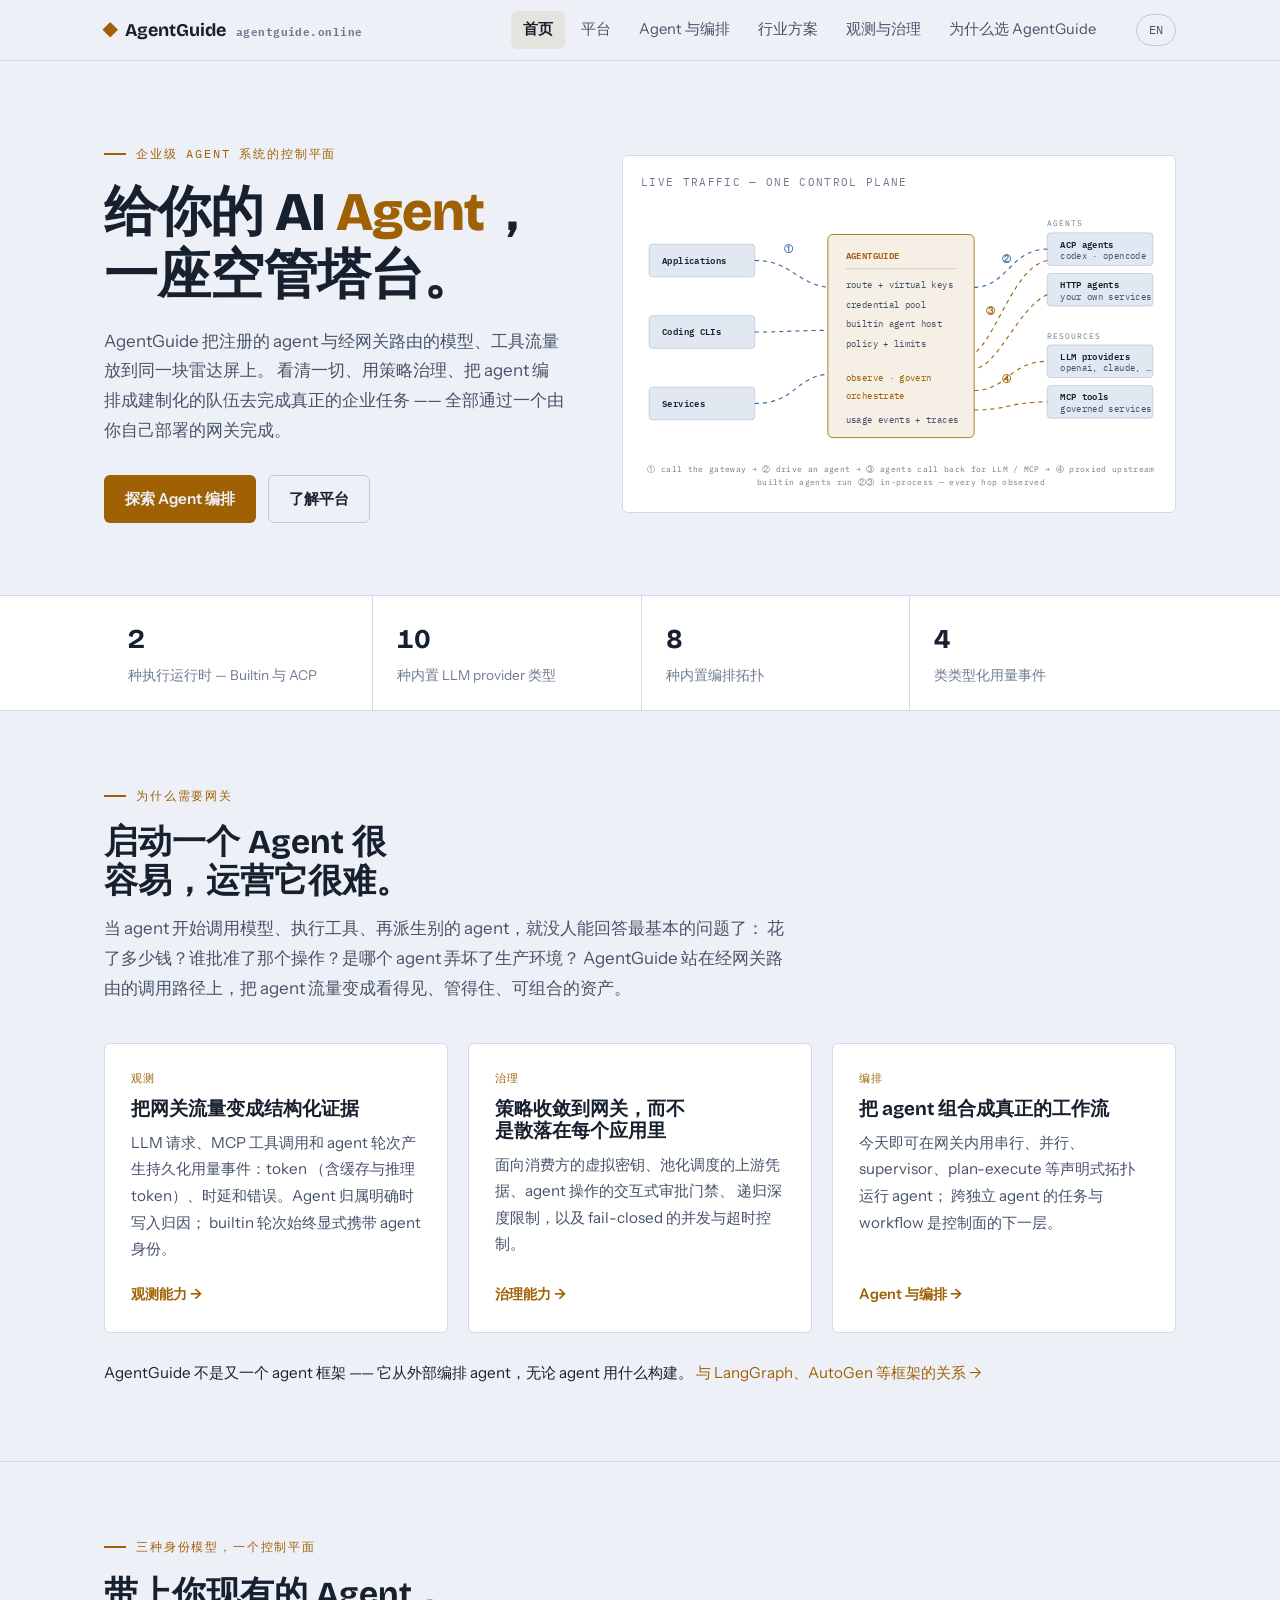
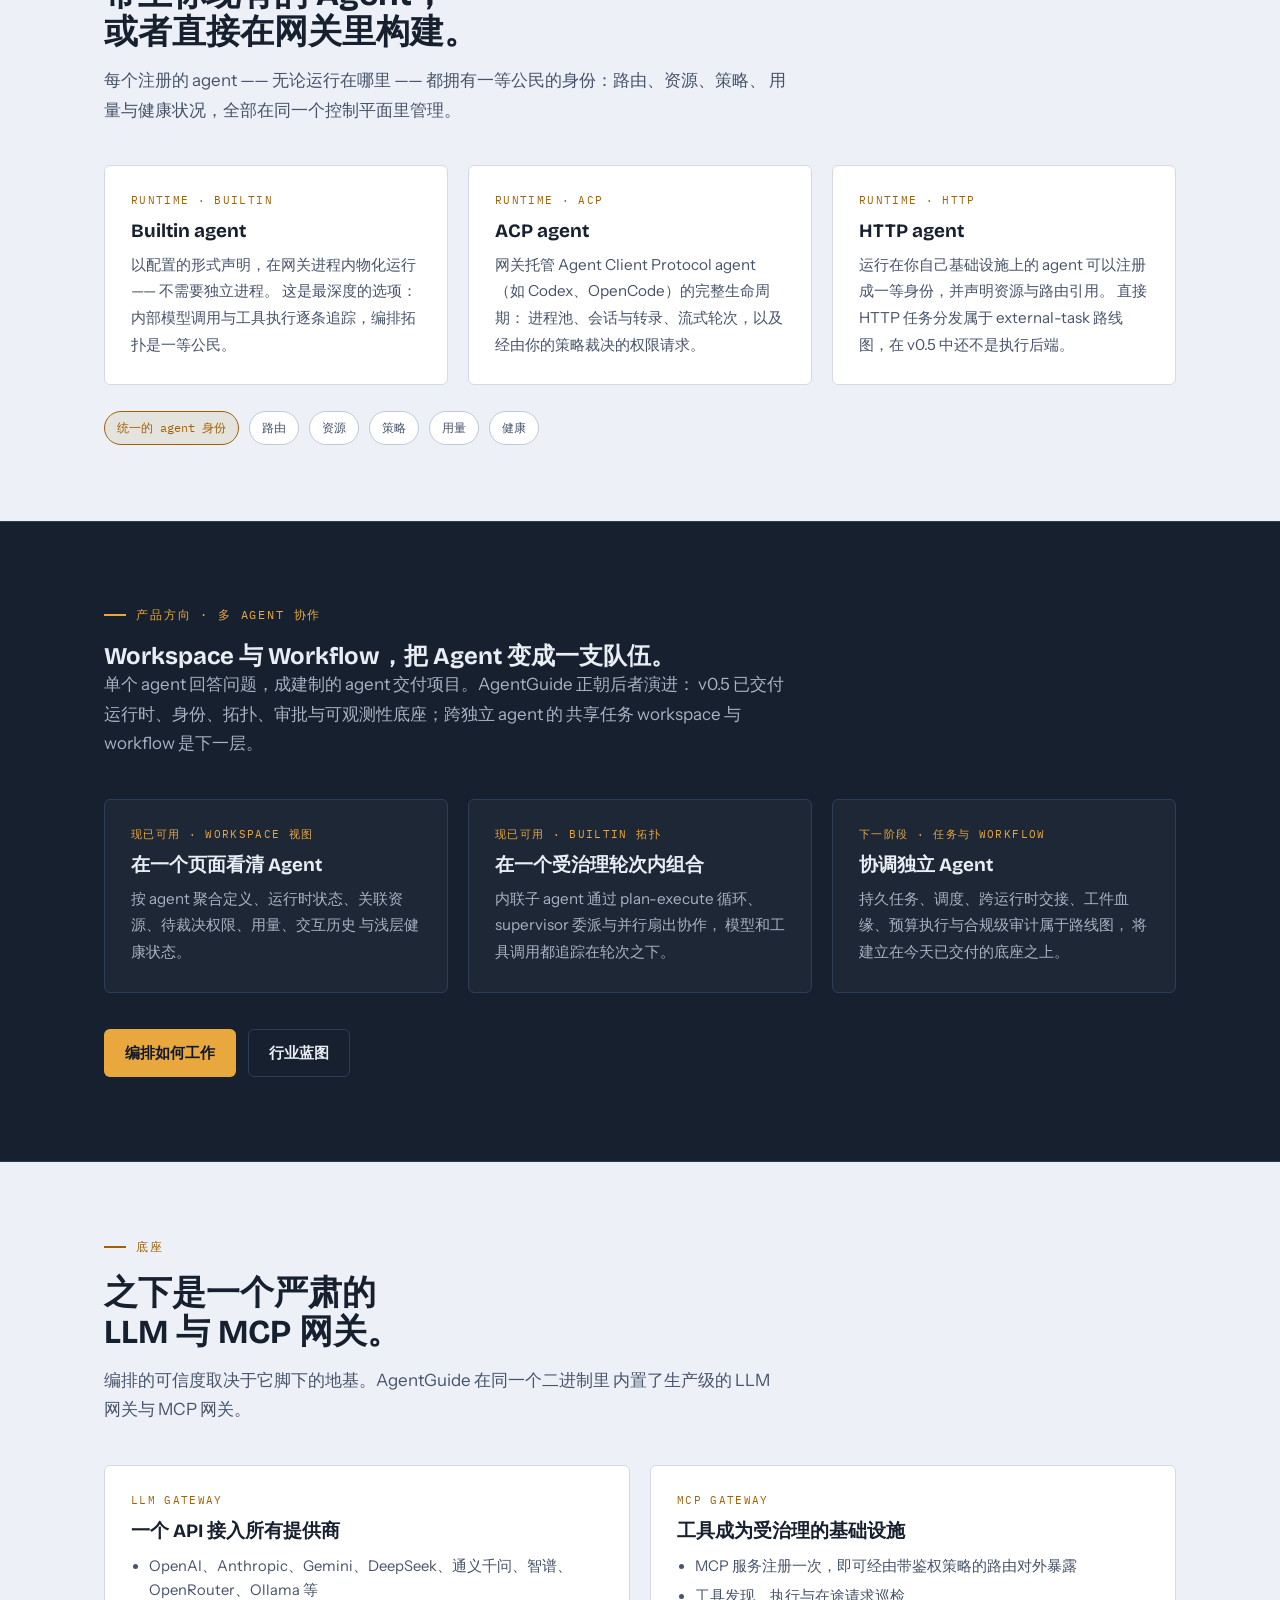
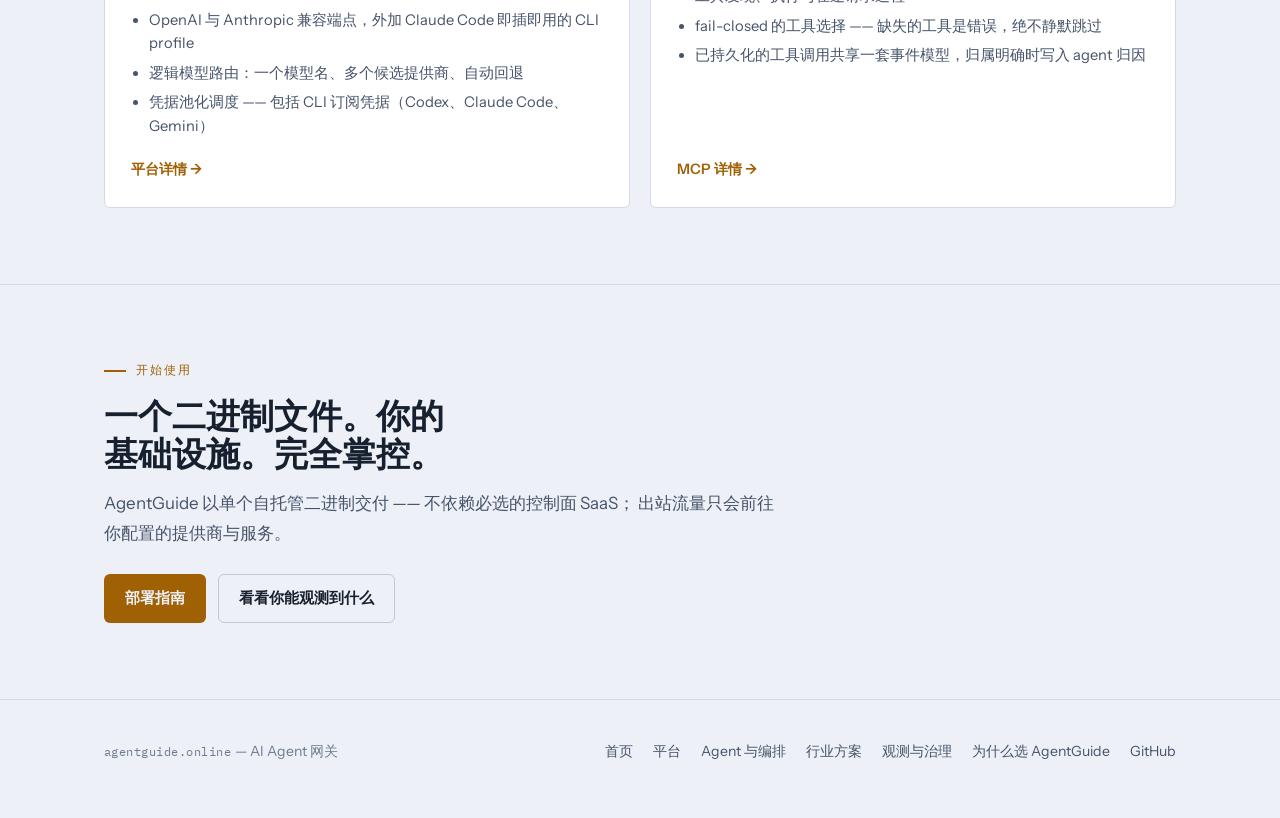
==== website/zh/index.html @ dd6b0e98 "Add product marketing site for agentguide.online" ====
<!doctype html>
<html lang="zh-CN">
<head>
<meta charset="utf-8">
<meta name="viewport" content="width=device-width, initial-scale=1">
<title>AgentGuide — AI Agent 的观测、治理与编排</title>
<meta name="description" content="AgentGuide 是自托管的 AI Agent 网关，为 LLM、MCP 工具与 agent 提供已交付的运行时、治理和可观测性底座，并规划跨 Agent 编排能力。">
<link rel="preconnect" href="https://fonts.googleapis.com">
<link rel="preconnect" href="https://fonts.gstatic.com" crossorigin>
<link href="https://fonts.googleapis.com/css2?family=Bricolage+Grotesque:wght@600;700;800&family=Instrument+Sans:ital,wght@0,400;0,500;0,600;1,400&family=IBM+Plex+Mono:wght@400;500&display=swap" rel="stylesheet">
<link rel="alternate" hreflang="en" href="https://agentguide.online/">
<link rel="alternate" hreflang="zh" href="https://agentguide.online/zh/">
<link rel="alternate" hreflang="x-default" href="https://agentguide.online/">
<link rel="stylesheet" href="../assets/site.css">
</head>
<body>

<header class="nav">
  <div class="wrap nav-inner">
    <a class="brand" href="index.html">
      <span class="brand-mark" aria-hidden="true"></span>
      AgentGuide
      <span class="brand-domain">agentguide.online</span>
    </a>
    <nav class="nav-links" aria-label="主导航">
      <a href="index.html" aria-current="page">首页</a>
      <a href="platform.html">平台</a>
      <a href="agents.html">Agent 与编排</a>
      <a href="solutions.html">行业方案</a>
      <a href="observability.html">观测与治理</a>
      <a href="why.html">为什么选 AgentGuide</a>
    </nav>
    <a class="lang-switch" href="../index.html" lang="en" hreflang="en">EN</a>
  </div>
</header>

<main>

  <section class="hero">
    <div class="wrap hero-grid">
      <div>
        <p class="eyebrow">企业级 Agent 系统的控制平面</p>
        <h1>给你的 AI <em>Agent</em>，一座空管塔台。</h1>
        <p class="lede">
          AgentGuide 把注册的 agent 与经网关路由的模型、工具流量放到同一块雷达屏上。
          看清一切、用策略治理、把 agent 编排成建制化的队伍去完成真正的企业任务
          —— 全部通过一个由你自己部署的网关完成。
        </p>
        <div class="cta-row">
          <a class="btn btn-primary" href="agents.html">探索 Agent 编排</a>
          <a class="btn btn-ghost" href="platform.html">了解平台</a>
        </div>
      </div>
      <div class="diagram-frame">
        <span class="kicker">live traffic — one control plane</span>
        <svg viewBox="0 0 640 360" role="img" aria-label="示意图：消费方经 AgentGuide 网关驱动 agent；agent 再经同一网关回调 LLM 与 MCP 资源">
          <!-- left: consumers -->
          <rect class="dg-box" x="10" y="52" width="130" height="40" rx="4"></rect>
          <text class="dg-label dg-label-strong" x="26" y="76">Applications</text>
          <rect class="dg-box" x="10" y="140" width="130" height="40" rx="4"></rect>
          <text class="dg-label dg-label-strong" x="26" y="164">Coding CLIs</text>
          <rect class="dg-box" x="10" y="228" width="130" height="40" rx="4"></rect>
          <text class="dg-label dg-label-strong" x="26" y="252">Services</text>

          <!-- center: gateway core -->
          <rect class="dg-core" x="230" y="40" width="180" height="250" rx="6"></rect>
          <text class="dg-label dg-label-accent" x="252" y="70" style="font-weight:600">AGENTGUIDE</text>
          <line x1="252" y1="82" x2="388" y2="82" stroke="currentColor" opacity="0.18"></line>
          <text class="dg-label" x="252" y="106">route + virtual keys</text>
          <text class="dg-label" x="252" y="130">credential pool</text>
          <text class="dg-label" x="252" y="154">builtin agent host</text>
          <text class="dg-label" x="252" y="178">policy + limits</text>
          <text class="dg-label dg-label-accent" x="252" y="220">observe · govern</text>
          <text class="dg-label dg-label-accent" x="252" y="242">orchestrate</text>
          <text class="dg-label" x="252" y="272">usage events + traces</text>

          <!-- right: agents — driven by the gateway, calling back through it -->
          <text class="dg-label dg-group" x="500" y="30">agents</text>
          <rect class="dg-box" x="500" y="38" width="130" height="40" rx="4"></rect>
          <text class="dg-label dg-label-strong" x="516" y="56">ACP agents</text>
          <text class="dg-label" x="516" y="70">codex · opencode</text>
          <rect class="dg-box" x="500" y="88" width="130" height="40" rx="4"></rect>
          <text class="dg-label dg-label-strong" x="516" y="106">HTTP agents</text>
          <text class="dg-label" x="516" y="120">your own services</text>

          <!-- right: resources — call-back targets -->
          <text class="dg-label dg-group" x="500" y="168">resources</text>
          <rect class="dg-box" x="500" y="176" width="130" height="40" rx="4"></rect>
          <text class="dg-label dg-label-strong" x="516" y="194">LLM providers</text>
          <text class="dg-label" x="516" y="208">openai, claude, …</text>
          <rect class="dg-box" x="500" y="226" width="130" height="40" rx="4"></rect>
          <text class="dg-label dg-label-strong" x="516" y="244">MCP tools</text>
          <text class="dg-label" x="516" y="258">governed services</text>

          <!-- flows ①②: consumers drive agents -->
          <path class="dg-flow" d="M140 72 C 185 72, 190 100, 230 105"></path>
          <path class="dg-flow" d="M140 160 C 185 160, 185 158, 230 158"></path>
          <path class="dg-flow" d="M140 248 C 190 248, 190 215, 230 212"></path>
          <path class="dg-flow" d="M410 105 C 450 105, 455 58, 500 58"></path>
          <!-- flows ③④: agents call back for LLM / MCP -->
          <path class="dg-flow dg-flow-b" d="M500 72 C 460 80, 440 160, 412 185"></path>
          <path class="dg-flow dg-flow-b" d="M500 114 C 465 130, 440 200, 412 205"></path>
          <path class="dg-flow dg-flow-b" d="M410 232 C 450 232, 455 196, 500 196"></path>
          <path class="dg-flow dg-flow-b" d="M410 256 C 450 256, 455 246, 500 246"></path>

          <!-- flow numbers -->
          <text class="dg-num dg-num-a" x="176" y="62">①</text>
          <text class="dg-num dg-num-a" x="444" y="74">②</text>
          <text class="dg-num dg-num-b" x="424" y="138">③</text>
          <text class="dg-num dg-num-b" x="444" y="222">④</text>

          <!-- caption -->
          <text class="dg-label dg-caption" x="320" y="332">① call the gateway → ② drive an agent → ③ agents call back for LLM / MCP → ④ proxied upstream</text>
          <text class="dg-label dg-caption" x="320" y="348">builtin agents run ②③ in-process — every hop observed</text>
        </svg>
      </div>
    </div>
  </section>

  <div class="stat-strip">
    <div class="wrap stat-strip-inner">
      <div class="stat"><b>2</b><span>种执行运行时 — Builtin 与 ACP</span></div>
      <div class="stat"><b>10</b><span>种内置 LLM provider 类型</span></div>
      <div class="stat"><b>8</b><span>种内置编排拓扑</span></div>
      <div class="stat"><b>4</b><span>类类型化用量事件</span></div>
    </div>
  </div>

  <section class="section">
    <div class="wrap">
      <p class="eyebrow">为什么需要网关</p>
      <h2>启动一个 Agent 很容易，运营它很难。</h2>
      <p class="lede">
        当 agent 开始调用模型、执行工具、再派生别的 agent，就没人能回答最基本的问题了：
        花了多少钱？谁批准了那个操作？是哪个 agent 弄坏了生产环境？
        AgentGuide 站在经网关路由的调用路径上，把 agent 流量变成看得见、管得住、可组合的资产。
      </p>
      <div class="card-grid">
        <div class="card">
          <span class="kicker">观测</span>
          <h3>把网关流量变成结构化证据</h3>
          <p>
            LLM 请求、MCP 工具调用和 agent 轮次产生持久化用量事件：token
            （含缓存与推理 token）、时延和错误。Agent 归属明确时写入归因；
            builtin 轮次始终显式携带 agent 身份。
          </p>
          <a class="more" href="observability.html">观测能力 →</a>
        </div>
        <div class="card">
          <span class="kicker">治理</span>
          <h3>策略收敛到网关，而不是散落在每个应用里</h3>
          <p>
            面向消费方的虚拟密钥、池化调度的上游凭据、agent 操作的交互式审批门禁、
            递归深度限制，以及 fail-closed 的并发与超时控制。
          </p>
          <a class="more" href="observability.html#governance">治理能力 →</a>
        </div>
        <div class="card">
          <span class="kicker">编排</span>
          <h3>把 agent 组合成真正的工作流</h3>
          <p>
            今天即可在网关内用串行、并行、supervisor、plan-execute 等声明式拓扑运行 agent；
            跨独立 agent 的任务与 workflow 是控制面的下一层。
          </p>
          <a class="more" href="agents.html">Agent 与编排 →</a>
        </div>
      </div>
      <p style="margin-top: 28px; font-size: 0.95rem;">
        AgentGuide 不是又一个 agent 框架 —— 它从外部编排 agent，无论 agent 用什么构建。
        <a href="why.html">与 LangGraph、AutoGen 等框架的关系 →</a>
      </p>
    </div>
  </section>

  <section class="section">
    <div class="wrap">
      <p class="eyebrow">三种身份模型，一个控制平面</p>
      <h2>带上你现有的 Agent，或者直接在网关里构建。</h2>
      <p class="lede">
        每个注册的 agent —— 无论运行在哪里 —— 都拥有一等公民的身份：路由、资源、策略、
        用量与健康状况，全部在同一个控制平面里管理。
      </p>
      <div class="card-grid">
        <div class="card">
          <span class="kicker">runtime · builtin</span>
          <h3>Builtin agent</h3>
          <p>
            以配置的形式声明，在网关进程内物化运行 —— 不需要独立进程。
            这是最深度的选项：内部模型调用与工具执行逐条追踪，编排拓扑是一等公民。
          </p>
        </div>
        <div class="card">
          <span class="kicker">runtime · acp</span>
          <h3>ACP agent</h3>
          <p>
            网关托管 Agent Client Protocol agent（如 Codex、OpenCode）的完整生命周期：
            进程池、会话与转录、流式轮次，以及经由你的策略裁决的权限请求。
          </p>
        </div>
        <div class="card">
          <span class="kicker">runtime · http</span>
          <h3>HTTP agent</h3>
          <p>
            运行在你自己基础设施上的 agent 可以注册成一等身份，并声明资源与路由引用。
            直接 HTTP 任务分发属于 external-task 路线图，在 v0.5 中还不是执行后端。
          </p>
        </div>
      </div>
      <div class="chip-row">
        <span class="chip chip-accent">统一的 agent 身份</span>
        <span class="chip">路由</span>
        <span class="chip">资源</span>
        <span class="chip">策略</span>
        <span class="chip">用量</span>
        <span class="chip">健康</span>
      </div>
    </div>
  </section>

  <section class="band">
    <div class="wrap">
      <p class="eyebrow">产品方向 · 多 Agent 协作</p>
      <h2>Workspace 与 Workflow，把 Agent 变成一支队伍。</h2>
      <p class="lede">
        单个 agent 回答问题，成建制的 agent 交付项目。AgentGuide 正朝后者演进：
        v0.5 已交付运行时、身份、拓扑、审批与可观测性底座；跨独立 agent 的
        共享任务 workspace 与 workflow 是下一层。
      </p>
      <div class="card-grid">
        <div class="card">
          <span class="kicker">现已可用 · workspace 视图</span>
          <h3>在一个页面看清 Agent</h3>
          <p>
            按 agent 聚合定义、运行时状态、关联资源、待裁决权限、用量、交互历史
            与浅层健康状态。
          </p>
        </div>
        <div class="card">
          <span class="kicker">现已可用 · builtin 拓扑</span>
          <h3>在一个受治理轮次内组合</h3>
          <p>
            内联子 agent 通过 plan-execute 循环、supervisor 委派与并行扇出协作，
            模型和工具调用都追踪在轮次之下。
          </p>
        </div>
        <div class="card">
          <span class="kicker">下一阶段 · 任务与 workflow</span>
          <h3>协调独立 Agent</h3>
          <p>
            持久任务、调度、跨运行时交接、工件血缘、预算执行与合规级审计属于路线图，
            将建立在今天已交付的底座之上。
          </p>
        </div>
      </div>
      <div class="cta-row" style="margin-top: 36px;">
        <a class="btn btn-primary" href="agents.html#orchestration">编排如何工作</a>
        <a class="btn btn-ghost" href="solutions.html">行业蓝图</a>
      </div>
    </div>
  </section>

  <section class="section">
    <div class="wrap">
      <p class="eyebrow">底座</p>
      <h2>之下是一个严肃的 LLM 与 MCP 网关。</h2>
      <p class="lede">
        编排的可信度取决于它脚下的地基。AgentGuide 在同一个二进制里
        内置了生产级的 LLM 网关与 MCP 网关。
      </p>
      <div class="card-grid cols-2">
        <div class="card">
          <span class="kicker">llm gateway</span>
          <h3>一个 API 接入所有提供商</h3>
          <ul>
            <li>OpenAI、Anthropic、Gemini、DeepSeek、通义千问、智谱、OpenRouter、Ollama 等</li>
            <li>OpenAI 与 Anthropic 兼容端点，外加 Claude Code 即插即用的 CLI profile</li>
            <li>逻辑模型路由：一个模型名、多个候选提供商、自动回退</li>
            <li>凭据池化调度 —— 包括 CLI 订阅凭据（Codex、Claude Code、Gemini）</li>
          </ul>
          <a class="more" href="platform.html">平台详情 →</a>
        </div>
        <div class="card">
          <span class="kicker">mcp gateway</span>
          <h3>工具成为受治理的基础设施</h3>
          <ul>
            <li>MCP 服务注册一次，即可经由带鉴权策略的路由对外暴露</li>
            <li>工具发现、执行与在途请求巡检</li>
            <li>fail-closed 的工具选择 —— 缺失的工具是错误，绝不静默跳过</li>
            <li>已持久化的工具调用共享一套事件模型，归属明确时写入 agent 归因</li>
          </ul>
          <a class="more" href="platform.html#mcp">MCP 详情 →</a>
        </div>
      </div>
    </div>
  </section>

  <section class="section cta-final">
    <div class="wrap">
      <p class="eyebrow">开始使用</p>
      <h2>一个二进制文件。你的基础设施。完全掌控。</h2>
      <p class="lede">
        AgentGuide 以单个自托管二进制交付 —— 不依赖必选的控制面 SaaS；
        出站流量只会前往你配置的提供商与服务。
      </p>
      <div class="cta-row">
        <a class="btn btn-primary" href="platform.html#deploy">部署指南</a>
        <a class="btn btn-ghost" href="observability.html">看看你能观测到什么</a>
      </div>
    </div>
  </section>

</main>

<footer>
  <div class="wrap footer-inner">
    <div>
      <span class="footer-domain">agentguide.online</span> — AI Agent 网关
    </div>
    <nav class="footer-links" aria-label="页脚导航">
      <a href="index.html">首页</a>
      <a href="platform.html">平台</a>
      <a href="agents.html">Agent 与编排</a>
      <a href="solutions.html">行业方案</a>
      <a href="observability.html">观测与治理</a>
      <a href="why.html">为什么选 AgentGuide</a>
      <a href="https://github.com/agent-guide/agent-gateway">GitHub</a>
    </nav>
  </div>
</footer>

</body>
</html>
---- website/assets/site.css ----
/* AgentGuide product site — shared design system
   Theme: "control tower" — deep ink-blue ground, amber signal accent, steel diagram lines */

:root {
  /* light theme (cool paper) */
  --bg: #edf1f7;
  --surface: #ffffff;
  --surface-2: #e2e8f1;
  --ink: #17202e;
  --ink-2: #46536a;
  --ink-3: #6e7b8f;
  --line: #d3dae5;
  --line-2: #bfc9d9;
  --accent: #a06105;
  --accent-strong: #7f4c02;
  --accent-soft: rgba(160, 97, 5, 0.1);
  --steel: #38699e;
  --good: #2e7d5b;
  --bad: #b4453d;
  --band-bg: #17202e;
  --band-ink: #e9edf4;
  --band-ink-2: #a7b2c4;
  --band-line: #2c3d5c;
  --band-accent: #e8a83e;
  --code-bg: #10182a;
  --code-ink: #cfd8e6;

  --font-display: "Bricolage Grotesque", "Avenir Next", "Segoe UI", "Trebuchet MS", "PingFang SC", "Hiragino Sans GB", "Noto Sans SC", "Microsoft YaHei", sans-serif;
  --font-body: "Instrument Sans", "Helvetica Neue", "Segoe UI", "PingFang SC", "Hiragino Sans GB", "Noto Sans SC", "Microsoft YaHei", Arial, sans-serif;
  --font-mono: "IBM Plex Mono", ui-monospace, "SF Mono", Menlo, Consolas, monospace;

  --maxw: 1120px;
  --radius: 6px;
}

@media (prefers-color-scheme: dark) {
  :root {
    --bg: #0b111e;
    --surface: #121a2a;
    --surface-2: #1a2539;
    --ink: #e9edf4;
    --ink-2: #a7b2c4;
    --ink-3: #7c889d;
    --line: #223049;
    --line-2: #2d3e5e;
    --accent: #e8a83e;
    --accent-strong: #f2be63;
    --accent-soft: rgba(232, 168, 62, 0.13);
    --steel: #6fa3d8;
    --good: #55b58a;
    --bad: #d9756c;
    --band-bg: #080d17;
    --band-ink: #e9edf4;
    --band-ink-2: #a7b2c4;
    --band-line: #26344f;
    --band-accent: #e8a83e;
    --code-bg: #0a101d;
    --code-ink: #cfd8e6;
  }
}

:root[data-theme="dark"] {
  --bg: #0b111e;
  --surface: #121a2a;
  --surface-2: #1a2539;
  --ink: #e9edf4;
  --ink-2: #a7b2c4;
  --ink-3: #7c889d;
  --line: #223049;
  --line-2: #2d3e5e;
  --accent: #e8a83e;
  --accent-strong: #f2be63;
  --accent-soft: rgba(232, 168, 62, 0.13);
  --steel: #6fa3d8;
  --good: #55b58a;
  --bad: #d9756c;
  --band-bg: #080d17;
  --band-ink: #e9edf4;
  --band-ink-2: #a7b2c4;
  --band-line: #26344f;
  --band-accent: #e8a83e;
  --code-bg: #0a101d;
  --code-ink: #cfd8e6;
}

:root[data-theme="light"] {
  --bg: #edf1f7;
  --surface: #ffffff;
  --surface-2: #e2e8f1;
  --ink: #17202e;
  --ink-2: #46536a;
  --ink-3: #6e7b8f;
  --line: #d3dae5;
  --line-2: #bfc9d9;
  --accent: #a06105;
  --accent-strong: #7f4c02;
  --accent-soft: rgba(160, 97, 5, 0.1);
  --steel: #38699e;
  --good: #2e7d5b;
  --bad: #b4453d;
  --band-bg: #17202e;
  --band-ink: #e9edf4;
  --band-ink-2: #a7b2c4;
  --band-line: #2c3d5c;
  --band-accent: #e8a83e;
  --code-bg: #10182a;
  --code-ink: #cfd8e6;
}

* { box-sizing: border-box; }

html { scroll-behavior: smooth; }

body {
  margin: 0;
  background: var(--bg);
  color: var(--ink);
  font-family: var(--font-body);
  font-size: 1.0rem;
  line-height: 1.6;
  -webkit-font-smoothing: antialiased;
}

a { color: var(--accent); text-decoration: none; }
a:hover { text-decoration: underline; }
a:focus-visible, button:focus-visible {
  outline: 2px solid var(--accent);
  outline-offset: 2px;
  border-radius: 2px;
}

h1, h2, h3 {
  font-family: var(--font-display);
  line-height: 1.15;
  text-wrap: balance;
  margin: 0;
}

p { margin: 0; }

.wrap {
  max-width: var(--maxw);
  margin: 0 auto;
  padding: 0 24px;
}

/* ---------- nav ---------- */

.nav {
  border-bottom: 1px solid var(--line);
  background: var(--bg);
  position: sticky;
  top: 0;
  z-index: 20;
}

.nav-inner {
  display: flex;
  align-items: center;
  gap: 28px;
  height: 60px;
}

.brand {
  display: flex;
  align-items: baseline;
  gap: 10px;
  font-family: var(--font-display);
  font-weight: 700;
  font-size: 1.12rem;
  color: var(--ink);
  margin-right: auto;
}
.brand:hover { text-decoration: none; }

.brand-mark {
  width: 11px;
  height: 11px;
  background: var(--accent);
  transform: rotate(45deg) translateY(-1px);
  display: inline-block;
  flex: none;
}

.brand-domain {
  font-family: var(--font-mono);
  font-size: 0.68rem;
  color: var(--ink-3);
  letter-spacing: 0.04em;
}

.nav-links {
  display: flex;
  gap: 4px;
  overflow-x: auto;
}

.nav-links a {
  color: var(--ink-2);
  font-size: 0.92rem;
  padding: 7px 12px;
  border-radius: var(--radius);
  white-space: nowrap;
}
.nav-links a:hover { color: var(--ink); text-decoration: none; background: var(--surface-2); }
.nav-links a[aria-current="page"] {
  color: var(--ink);
  background: var(--accent-soft);
  font-weight: 600;
}

.lang-switch {
  flex: none;
  font-family: var(--font-mono);
  font-size: 0.76rem;
  padding: 5px 12px;
  border: 1px solid var(--line-2);
  border-radius: 999px;
  color: var(--ink-2);
  white-space: nowrap;
}
.lang-switch:hover {
  border-color: var(--accent);
  color: var(--accent);
  text-decoration: none;
}

:lang(zh) .lede,
:lang(zh) .card p,
:lang(zh) .feature-list li,
:lang(zh) td {
  line-height: 1.75;
}

/* ---------- shared section furniture ---------- */

.section { padding: 76px 0; }
.section + .section { border-top: 1px solid var(--line); }

.eyebrow {
  font-family: var(--font-mono);
  font-size: 0.72rem;
  letter-spacing: 0.16em;
  text-transform: uppercase;
  color: var(--accent);
  display: flex;
  align-items: center;
  gap: 10px;
  margin-bottom: 18px;
}
.eyebrow::before {
  content: "";
  width: 22px;
  height: 2px;
  background: var(--accent);
  flex: none;
}

.section h2 {
  font-size: clamp(1.6rem, 3vw, 2.1rem);
  font-weight: 700;
  max-width: 26ch;
  margin-bottom: 14px;
}

.lede {
  color: var(--ink-2);
  font-size: 1.06rem;
  max-width: 62ch;
}

.kicker {
  font-family: var(--font-mono);
  font-size: 0.7rem;
  letter-spacing: 0.12em;
  text-transform: uppercase;
  color: var(--ink-3);
}

/* ---------- hero ---------- */

.hero { padding: 84px 0 72px; }

.hero-grid {
  display: grid;
  grid-template-columns: minmax(0, 5fr) minmax(0, 6fr);
  gap: 56px;
  align-items: center;
}

.hero h1 {
  font-size: clamp(2.3rem, 5vw, 3.4rem);
  font-weight: 800;
  letter-spacing: -0.015em;
  margin-bottom: 20px;
}

.hero h1 em {
  font-style: normal;
  color: var(--accent);
}

.hero .lede { margin-bottom: 30px; }

.cta-row { display: flex; gap: 12px; flex-wrap: wrap; }

.btn {
  display: inline-block;
  padding: 11px 20px;
  border-radius: var(--radius);
  font-weight: 600;
  font-size: 0.95rem;
  border: 1px solid transparent;
}
.btn:hover { text-decoration: none; }

.btn-primary {
  background: var(--accent);
  color: var(--bg);
}
.btn-primary:hover { background: var(--accent-strong); }

.btn-ghost {
  border-color: var(--line-2);
  color: var(--ink);
}
.btn-ghost:hover { border-color: var(--accent); color: var(--accent); }

/* hero diagram */

.diagram-frame {
  border: 1px solid var(--line);
  border-radius: var(--radius);
  background: var(--surface);
  padding: 18px;
  overflow-x: auto;
}

.diagram-frame .kicker { margin-bottom: 10px; display: block; }

.diagram-frame svg { display: block; width: 100%; height: auto; min-width: 520px; }

.dg-box { fill: var(--surface-2); stroke: var(--line-2); }
.dg-core { fill: var(--accent-soft); stroke: var(--accent); }
.dg-label {
  font-family: var(--font-mono);
  font-size: 11px;
  fill: var(--ink-2);
  letter-spacing: 0.04em;
}
.dg-label-strong { fill: var(--ink); font-weight: 600; }
.dg-label-accent { fill: var(--accent); }
.dg-flow {
  fill: none;
  stroke: var(--steel);
  stroke-width: 1.4;
  stroke-dasharray: 5 5;
  animation: dgflow 1.6s linear infinite;
}
.dg-flow-b { stroke: var(--accent); }
.dg-num {
  font-family: var(--font-mono);
  font-size: 10.5px;
  font-weight: 600;
}
.dg-num-a { fill: var(--steel); }
.dg-num-b { fill: var(--accent); }
.dg-group {
  fill: var(--ink-3);
  font-size: 9.5px;
  letter-spacing: 0.12em;
  text-transform: uppercase;
}
.dg-caption {
  text-anchor: middle;
  fill: var(--ink-3);
  font-size: 10px;
}
@keyframes dgflow { to { stroke-dashoffset: -20; } }
@media (prefers-reduced-motion: reduce) {
  .dg-flow { animation: none; }
}

/* ---------- stat strip ---------- */

.stat-strip {
  border-top: 1px solid var(--line);
  border-bottom: 1px solid var(--line);
  background: var(--surface);
}

.stat-strip-inner {
  display: grid;
  grid-template-columns: repeat(4, 1fr);
  gap: 1px;
}

.stat {
  padding: 22px 24px;
  border-left: 1px solid var(--line);
}
.stat:first-child { border-left: none; }

.stat b {
  display: block;
  font-family: var(--font-display);
  font-size: 1.7rem;
  font-weight: 700;
  font-variant-numeric: tabular-nums;
  color: var(--ink);
}

.stat span { font-size: 0.85rem; color: var(--ink-3); }

/* ---------- cards ---------- */

.card-grid {
  display: grid;
  grid-template-columns: repeat(3, 1fr);
  gap: 20px;
  margin-top: 40px;
}

.card-grid.cols-2 { grid-template-columns: repeat(2, 1fr); }
.card-grid.cols-4 { grid-template-columns: repeat(4, 1fr); }

.card {
  background: var(--surface);
  border: 1px solid var(--line);
  border-radius: var(--radius);
  padding: 26px;
  display: flex;
  flex-direction: column;
  gap: 10px;
}

.card .kicker { color: var(--accent); }

.card h3 {
  font-size: 1.18rem;
  font-weight: 700;
}

.card p { color: var(--ink-2); font-size: 0.95rem; }

.card ul {
  margin: 4px 0 0;
  padding-left: 18px;
  color: var(--ink-2);
  font-size: 0.92rem;
  display: flex;
  flex-direction: column;
  gap: 6px;
}

.card .more { margin-top: auto; padding-top: 10px; font-size: 0.9rem; font-weight: 600; }

/* ---------- chips ---------- */

.chip-row { display: flex; flex-wrap: wrap; gap: 10px; margin-top: 26px; }

.chip {
  font-family: var(--font-mono);
  font-size: 0.78rem;
  padding: 6px 12px;
  border: 1px solid var(--line-2);
  border-radius: 999px;
  color: var(--ink-2);
  background: var(--surface);
}

.chip-accent { border-color: var(--accent); color: var(--accent); background: var(--accent-soft); }

/* ---------- feature rows ---------- */

.feature-row {
  display: grid;
  grid-template-columns: minmax(0, 2fr) minmax(0, 3fr);
  gap: 48px;
  align-items: start;
  padding: 44px 0;
  border-top: 1px solid var(--line);
}
.feature-row:first-of-type { border-top: none; padding-top: 8px; }

.feature-row h3 { font-size: 1.35rem; font-weight: 700; margin-bottom: 10px; }
.feature-row .kicker { display: block; margin-bottom: 10px; color: var(--accent); }
.feature-row > div > p { color: var(--ink-2); max-width: 56ch; }

.feature-list {
  display: grid;
  grid-template-columns: repeat(2, 1fr);
  gap: 16px 24px;
  margin: 0;
  padding: 0;
  list-style: none;
}

.feature-list li {
  border-left: 2px solid var(--line-2);
  padding-left: 14px;
  font-size: 0.93rem;
  color: var(--ink-2);
}

.feature-list li b { display: block; color: var(--ink); font-weight: 600; margin-bottom: 2px; }

/* ---------- table ---------- */

.table-scroll { overflow-x: auto; margin-top: 36px; border: 1px solid var(--line); border-radius: var(--radius); }

table {
  width: 100%;
  border-collapse: collapse;
  background: var(--surface);
  font-size: 0.92rem;
  min-width: 720px;
}

th, td {
  text-align: left;
  padding: 13px 18px;
  border-bottom: 1px solid var(--line);
  vertical-align: top;
}

th {
  font-family: var(--font-mono);
  font-size: 0.7rem;
  letter-spacing: 0.1em;
  text-transform: uppercase;
  color: var(--ink-3);
  background: var(--surface-2);
  font-weight: 600;
}

tbody tr:last-child td { border-bottom: none; }

td:first-child { font-weight: 600; white-space: nowrap; }
td { color: var(--ink-2); }

.tag {
  display: inline-block;
  font-family: var(--font-mono);
  font-size: 0.72rem;
  padding: 2px 9px;
  border-radius: 999px;
  background: var(--accent-soft);
  color: var(--accent);
  white-space: nowrap;
}
.tag-steel { background: transparent; border: 1px solid var(--line-2); color: var(--steel); }

/* ---------- dark band (flagship section) ---------- */

.band {
  background: var(--band-bg);
  color: var(--band-ink);
  padding: 84px 0;
  border-top: 1px solid var(--band-line);
  border-bottom: 1px solid var(--band-line);
}

.band .eyebrow { color: var(--band-accent); }
.band .eyebrow::before { background: var(--band-accent); }
.band h2 { color: var(--band-ink); }
.band .lede { color: var(--band-ink-2); }

.band .card {
  background: rgba(255, 255, 255, 0.03);
  border-color: var(--band-line);
}
.band .card h3 { color: var(--band-ink); }
.band .card p, .band .card ul { color: var(--band-ink-2); }
.band .card .kicker { color: var(--band-accent); }

.band .btn-primary { background: var(--band-accent); color: #10182a; }
.band .btn-primary:hover { background: #f2be63; }
.band .btn-ghost { border-color: var(--band-line); color: var(--band-ink); }
.band .btn-ghost:hover { border-color: var(--band-accent); color: var(--band-accent); }

/* ---------- code block ---------- */

.code-block {
  background: var(--code-bg);
  color: var(--code-ink);
  border-radius: var(--radius);
  border: 1px solid var(--band-line);
  padding: 20px 22px;
  overflow-x: auto;
  font-family: var(--font-mono);
  font-size: 0.82rem;
  line-height: 1.65;
  margin-top: 30px;
}

.code-block .c { color: #667899; }
.code-block .k { color: #e8a83e; }
.code-block .s { color: #8fbe8f; }

pre { margin: 0; }

/* ---------- event table mock ---------- */

.mono-cell { font-family: var(--font-mono); font-size: 0.8rem; white-space: nowrap; }
.num { font-variant-numeric: tabular-nums; text-align: right; }
td.num { font-family: var(--font-mono); font-size: 0.82rem; }
.ok-dot, .err-dot {
  display: inline-block;
  width: 7px;
  height: 7px;
  border-radius: 50%;
  margin-right: 7px;
  vertical-align: 1px;
}
.ok-dot { background: var(--good); }
.err-dot { background: var(--bad); }

/* ---------- pipeline (solutions page) ---------- */

.pipeline {
  display: flex;
  flex-wrap: wrap;
  align-items: center;
  gap: 10px;
  margin: 34px 0 6px;
}

.p-step {
  font-family: var(--font-mono);
  font-size: 0.78rem;
  padding: 8px 14px;
  border: 1px solid var(--line-2);
  border-radius: var(--radius);
  background: var(--surface);
  color: var(--ink);
  white-space: nowrap;
}

.p-step small {
  display: block;
  font-size: 0.64rem;
  color: var(--ink-3);
  letter-spacing: 0.06em;
  text-transform: uppercase;
  margin-top: 2px;
}

.p-human {
  border-color: var(--accent);
  background: var(--accent-soft);
}
.p-human small { color: var(--accent); }

.p-arrow {
  font-family: var(--font-mono);
  color: var(--steel);
  flex: none;
  user-select: none;
}

.p-par {
  display: flex;
  flex-direction: column;
  gap: 6px;
  border: 1px dashed var(--line-2);
  border-radius: var(--radius);
  padding: 8px;
}

.pipeline-caption {
  font-family: var(--font-mono);
  font-size: 0.68rem;
  letter-spacing: 0.1em;
  text-transform: uppercase;
  color: var(--ink-3);
  margin-bottom: 34px;
}

/* ---------- layer stack (why page) ---------- */

.layer-stack {
  margin-top: 36px;
  display: flex;
  flex-direction: column;
  gap: 8px;
}

.layer {
  display: grid;
  grid-template-columns: 220px minmax(0, 1fr) auto;
  gap: 8px 24px;
  align-items: baseline;
  background: var(--surface);
  border: 1px solid var(--line);
  border-radius: var(--radius);
  padding: 16px 22px;
}

.layer b {
  font-family: var(--font-display);
  font-size: 1.02rem;
  font-weight: 700;
}

.layer p { color: var(--ink-2); font-size: 0.92rem; }

.tag-good { background: rgba(62, 155, 112, 0.14); color: var(--good); }
.tag-dim { background: transparent; border: 1px solid var(--line-2); color: var(--ink-3); }

@media (max-width: 760px) {
  .layer { grid-template-columns: 1fr auto; }
  .layer p { grid-column: 1 / -1; }
}

/* ---------- page header (subpages) ---------- */

.page-head { padding: 72px 0 56px; }
.page-head h1 {
  font-size: clamp(2rem, 4.5vw, 2.9rem);
  font-weight: 800;
  letter-spacing: -0.01em;
  margin-bottom: 16px;
  max-width: 22ch;
}
.page-head .lede { max-width: 64ch; }

/* ---------- CTA + footer ---------- */

.cta-final { text-align: left; }
.cta-final .cta-row { margin-top: 26px; }

footer {
  border-top: 1px solid var(--line);
  padding: 40px 0 56px;
  color: var(--ink-3);
  font-size: 0.88rem;
}

.footer-inner {
  display: flex;
  flex-wrap: wrap;
  gap: 16px 40px;
  align-items: baseline;
  justify-content: space-between;
}

.footer-links { display: flex; flex-wrap: wrap; gap: 20px; }
.footer-links a { color: var(--ink-2); }

.footer-domain { font-family: var(--font-mono); font-size: 0.78rem; letter-spacing: 0.04em; }

/* ---------- responsive ---------- */

@media (max-width: 900px) {
  .hero-grid { grid-template-columns: 1fr; gap: 40px; }
  .card-grid, .card-grid.cols-4 { grid-template-columns: repeat(2, 1fr); }
  .feature-row { grid-template-columns: 1fr; gap: 24px; }
  .stat-strip-inner { grid-template-columns: repeat(2, 1fr); }
  .stat:nth-child(3) { border-left: none; }
  .stat { border-top: 1px solid var(--line); }
  .stat:nth-child(-n+2) { border-top: none; }
}

@media (max-width: 600px) {
  .card-grid, .card-grid.cols-2, .card-grid.cols-4 { grid-template-columns: 1fr; }
  .feature-list { grid-template-columns: 1fr; }
  .section { padding: 56px 0; }
  .nav-inner { gap: 12px; }
  .brand-domain { display: none; }
}
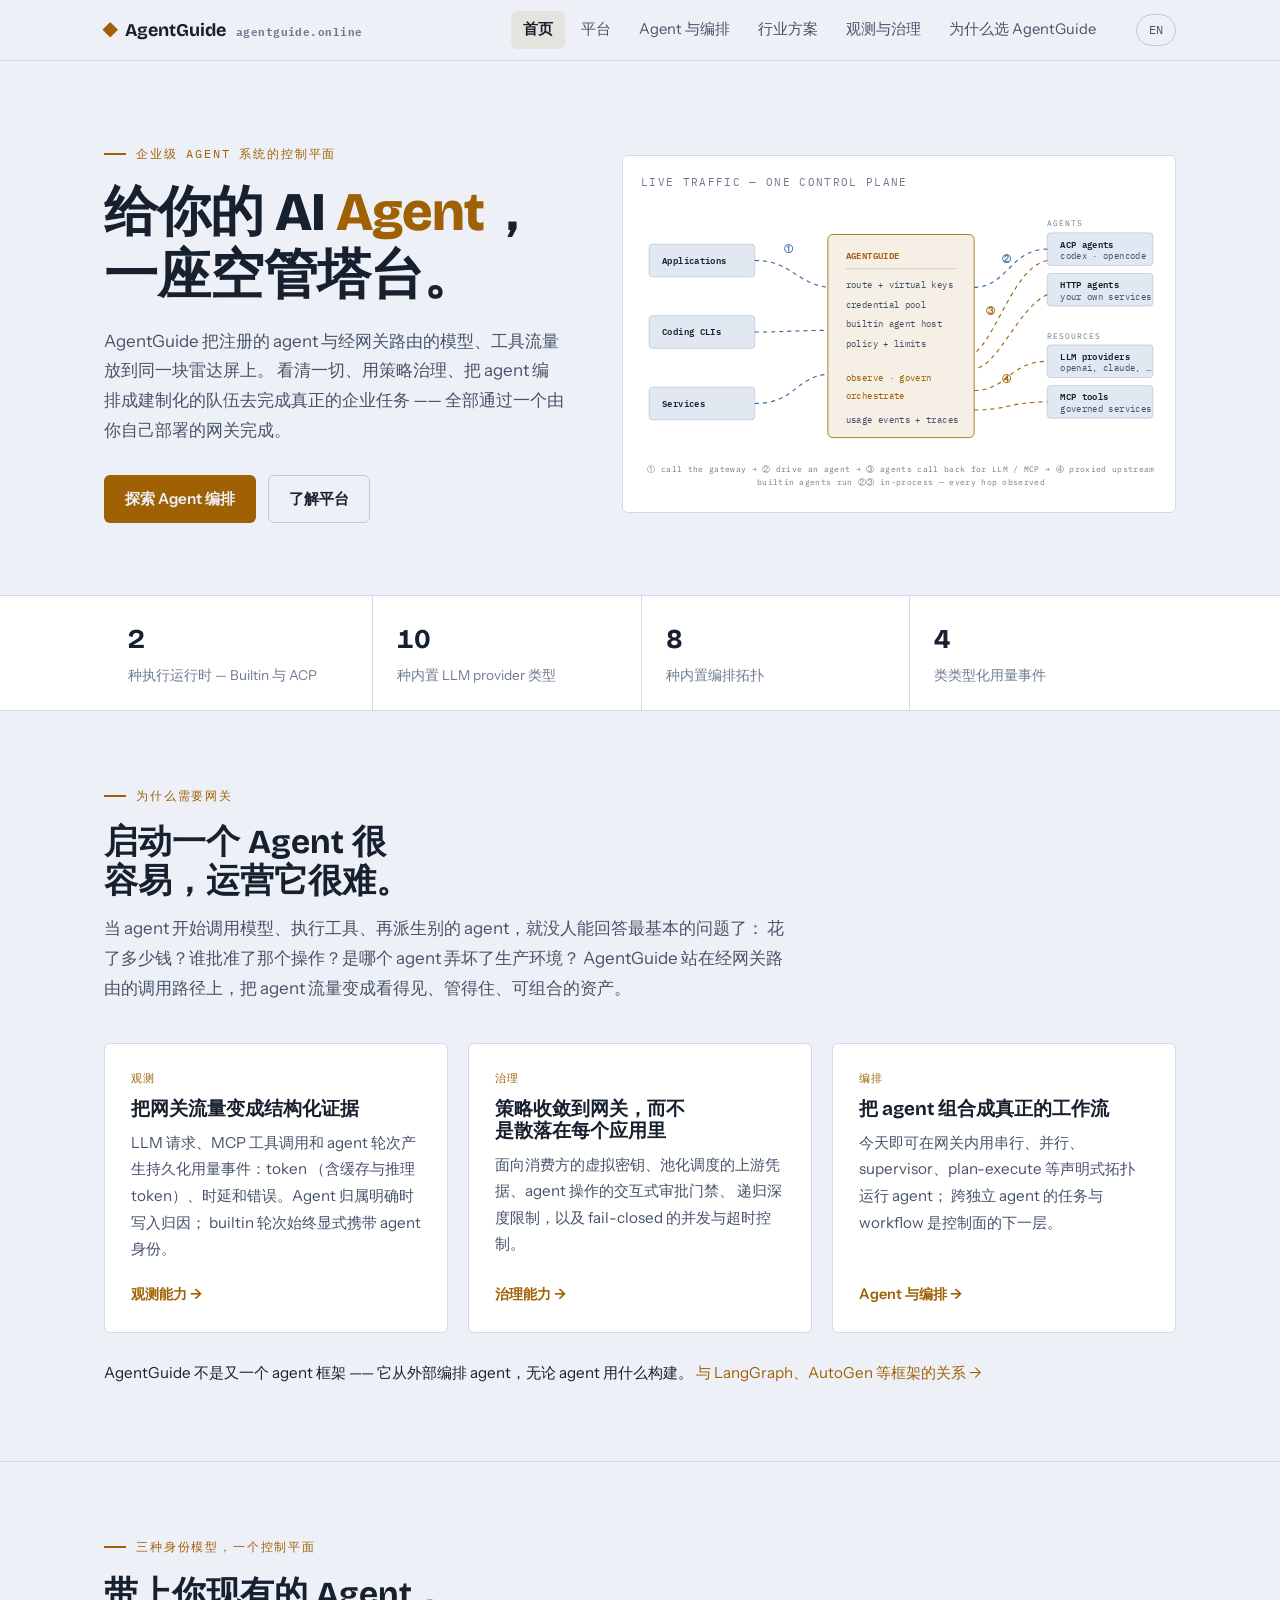
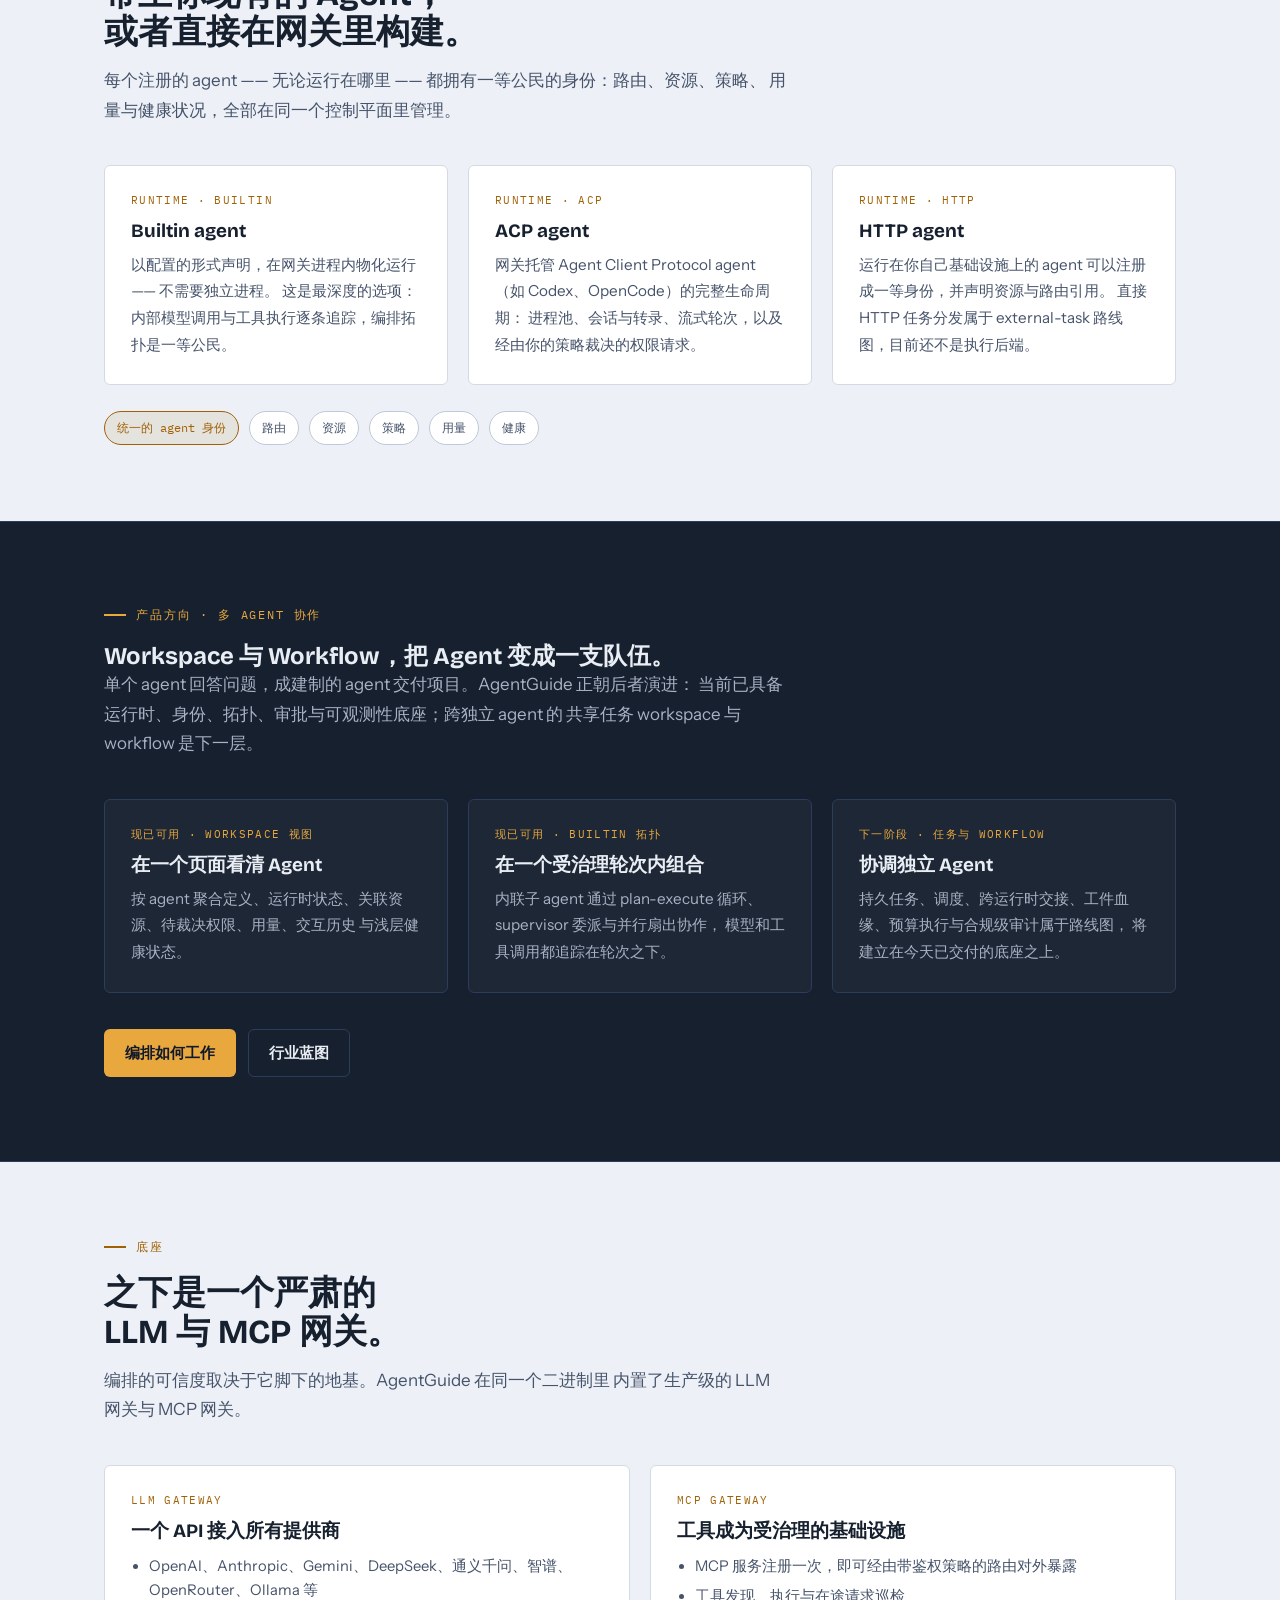
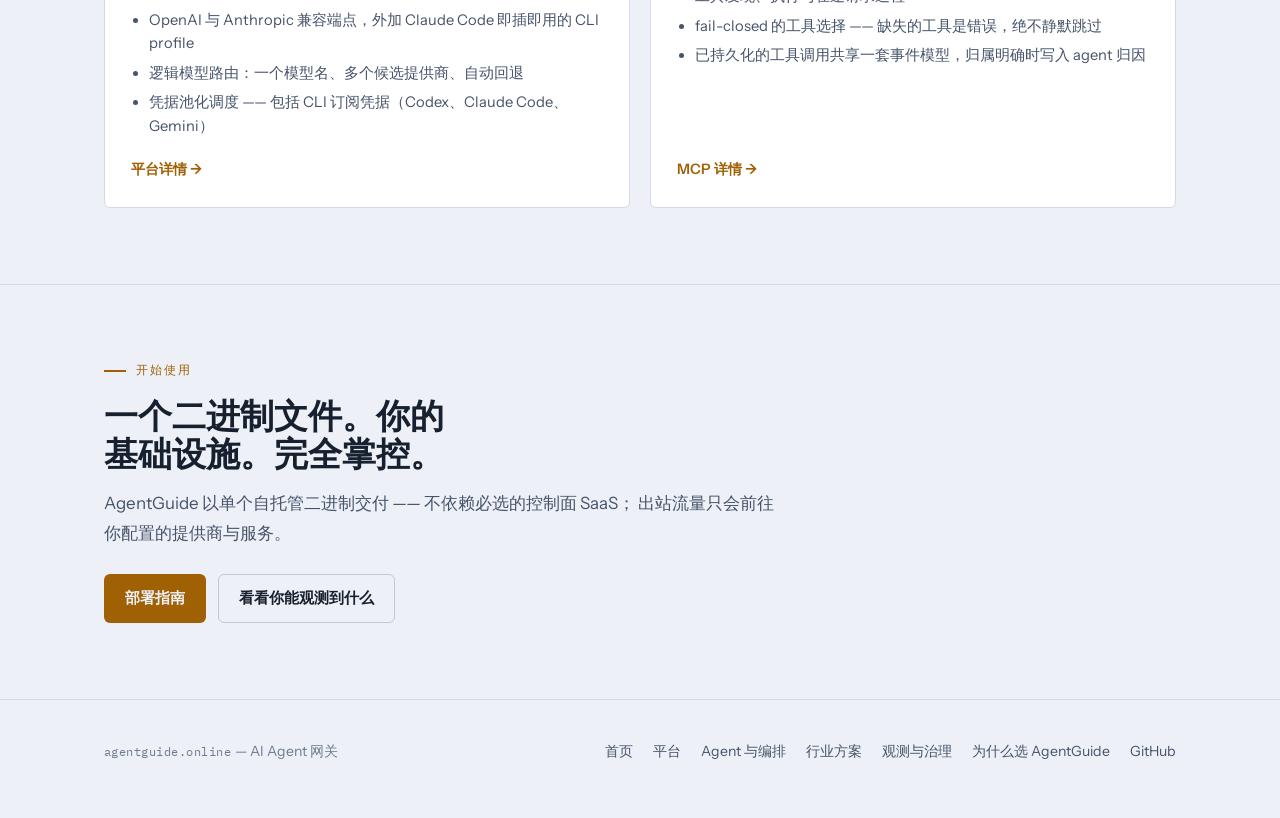
==== commit d6d57fa4: "docs: design unified workflow runtime" ====
--- a/website/zh/index.html
+++ b/website/zh/index.html
@@ -202,7 +202,7 @@
           <h3>HTTP agent</h3>
           <p>
             运行在你自己基础设施上的 agent 可以注册成一等身份，并声明资源与路由引用。
-            直接 HTTP 任务分发属于 external-task 路线图，在 v0.5 中还不是执行后端。
+            直接 HTTP 任务分发属于 external-task 路线图，目前还不是执行后端。
           </p>
         </div>
       </div>
@@ -223,7 +223,7 @@
       <h2>Workspace 与 Workflow，把 Agent 变成一支队伍。</h2>
       <p class="lede">
         单个 agent 回答问题，成建制的 agent 交付项目。AgentGuide 正朝后者演进：
-        v0.5 已交付运行时、身份、拓扑、审批与可观测性底座；跨独立 agent 的
+        当前已具备运行时、身份、拓扑、审批与可观测性底座；跨独立 agent 的
         共享任务 workspace 与 workflow 是下一层。
       </p>
       <div class="card-grid">
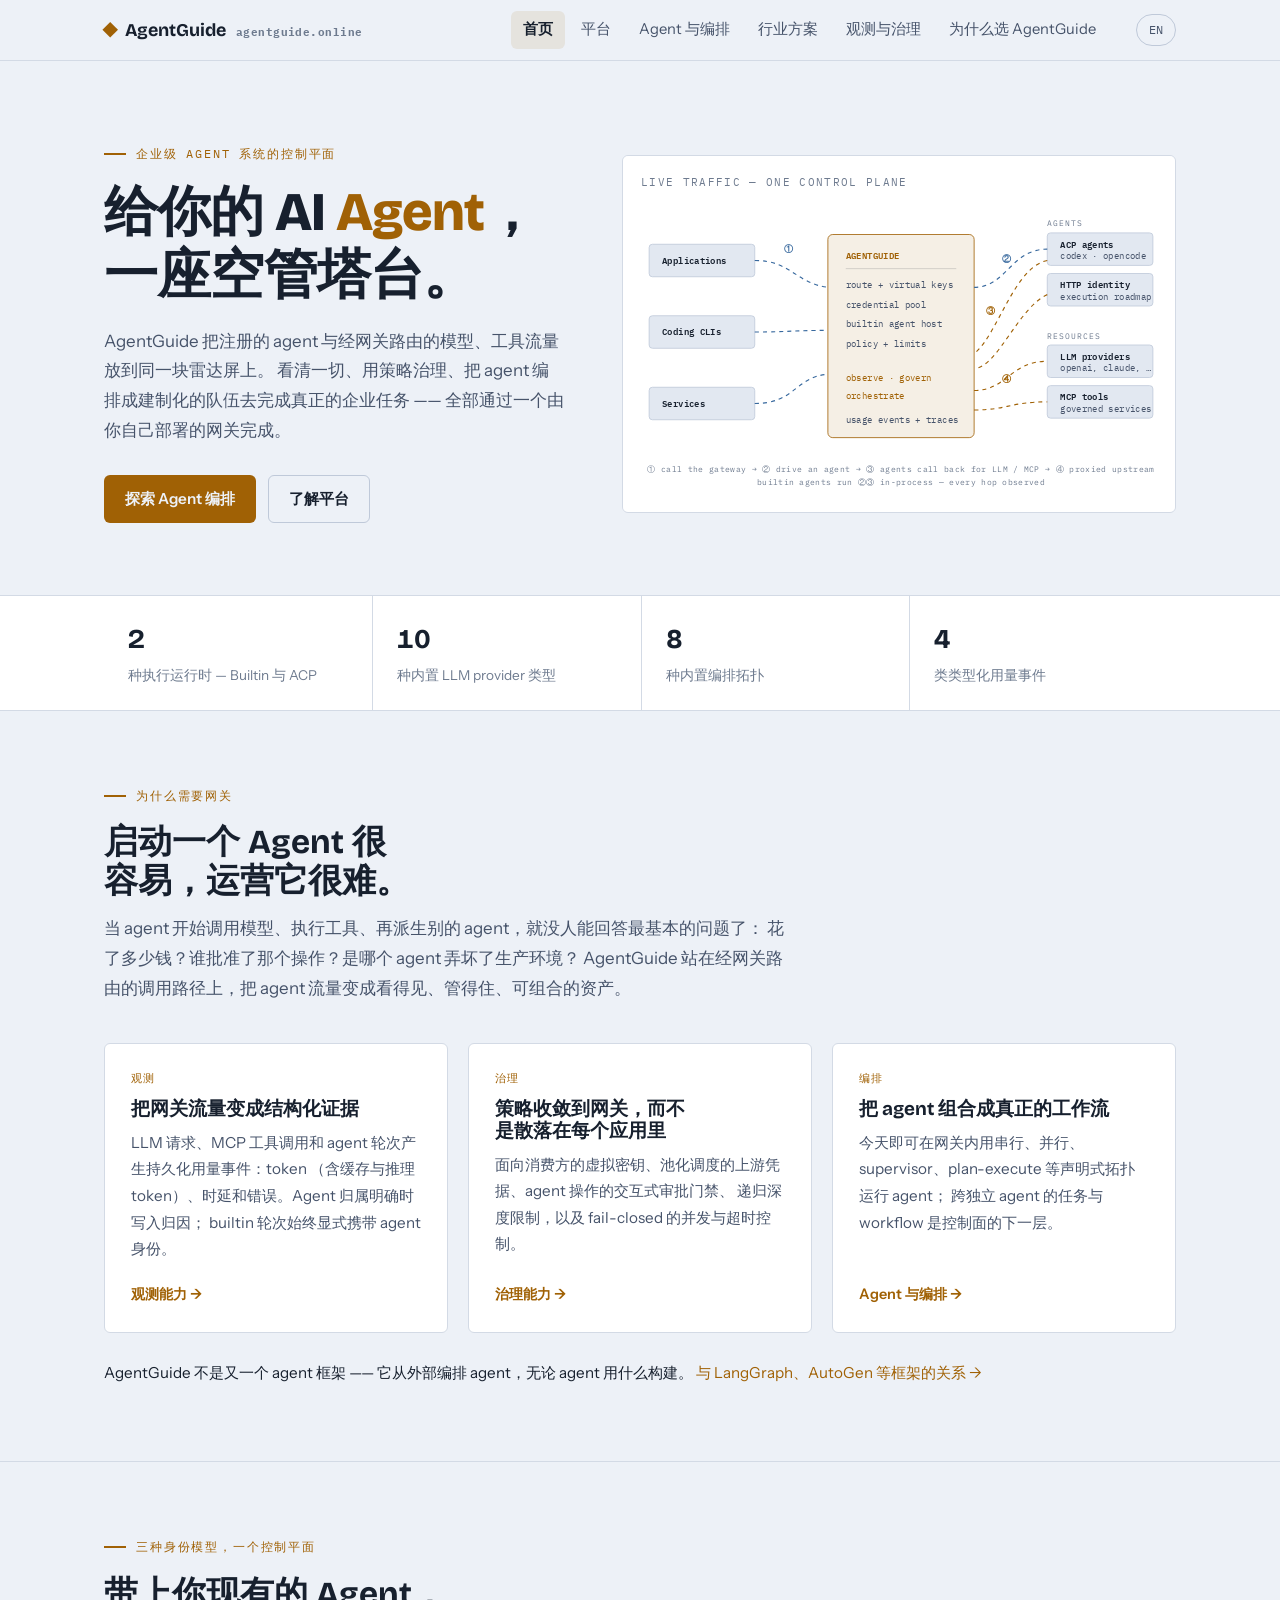
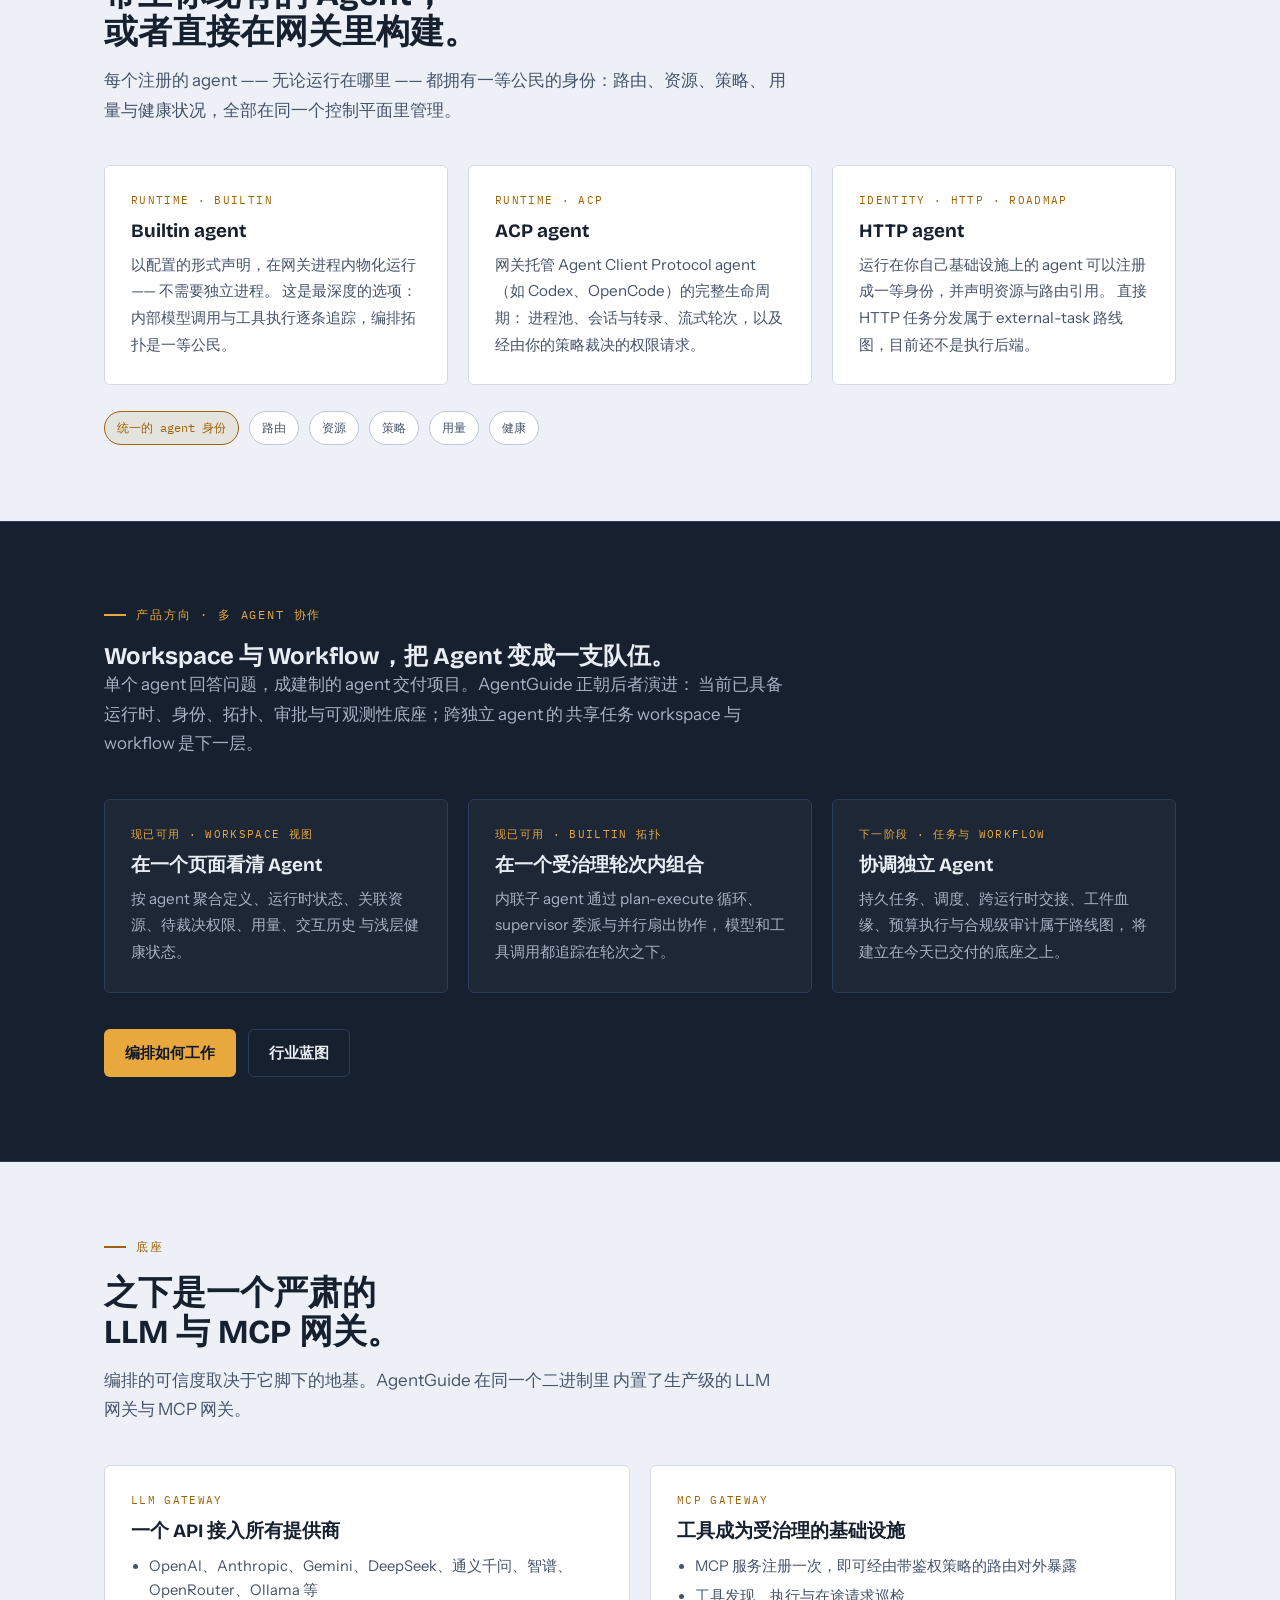
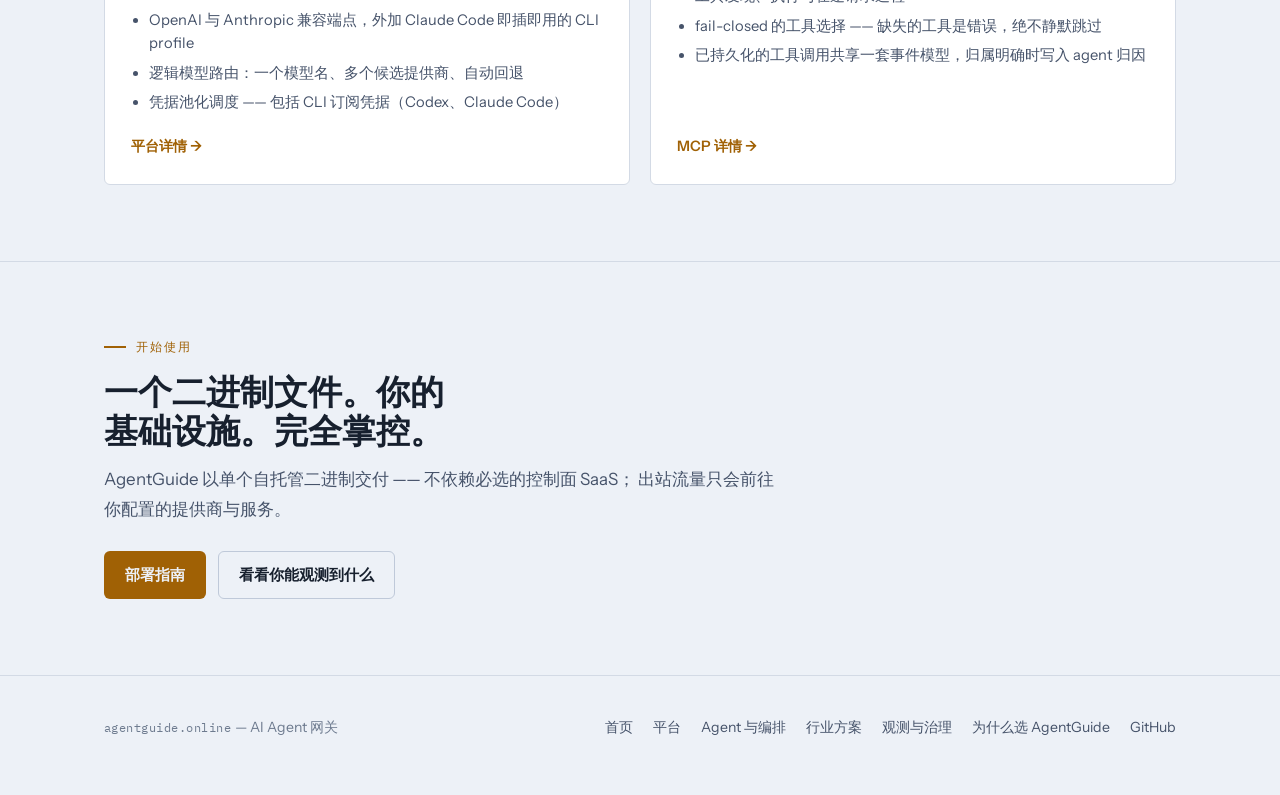
==== commit b49e7140: "docs(website): align agent runtime release messaging and fix credential auth claims" ====
--- a/website/zh/index.html
+++ b/website/zh/index.html
@@ -53,7 +53,7 @@
       </div>
       <div class="diagram-frame">
         <span class="kicker">live traffic — one control plane</span>
-        <svg viewBox="0 0 640 360" role="img" aria-label="示意图：消费方经 AgentGuide 网关驱动 agent；agent 再经同一网关回调 LLM 与 MCP 资源">
+        <svg viewBox="0 0 640 360" role="img" aria-label="示意图：消费方经 AgentGuide 网关驱动 builtin 与 ACP agent；HTTP agent 当前是已注册身份，执行仍在路线图上；agent 再经网关回调 LLM 与 MCP 资源">
           <!-- left: consumers -->
           <rect class="dg-box" x="10" y="52" width="130" height="40" rx="4"></rect>
           <text class="dg-label dg-label-strong" x="26" y="76">Applications</text>
@@ -74,14 +74,14 @@
           <text class="dg-label dg-label-accent" x="252" y="242">orchestrate</text>
           <text class="dg-label" x="252" y="272">usage events + traces</text>
 
-          <!-- right: agents — driven by the gateway, calling back through it -->
+          <!-- right: executable ACP agents plus registered HTTP identities -->
           <text class="dg-label dg-group" x="500" y="30">agents</text>
           <rect class="dg-box" x="500" y="38" width="130" height="40" rx="4"></rect>
           <text class="dg-label dg-label-strong" x="516" y="56">ACP agents</text>
           <text class="dg-label" x="516" y="70">codex · opencode</text>
           <rect class="dg-box" x="500" y="88" width="130" height="40" rx="4"></rect>
-          <text class="dg-label dg-label-strong" x="516" y="106">HTTP agents</text>
-          <text class="dg-label" x="516" y="120">your own services</text>
+          <text class="dg-label dg-label-strong" x="516" y="106">HTTP identity</text>
+          <text class="dg-label" x="516" y="120">execution roadmap</text>
 
           <!-- right: resources — call-back targets -->
           <text class="dg-label dg-group" x="500" y="168">resources</text>
@@ -198,7 +198,7 @@
           </p>
         </div>
         <div class="card">
-          <span class="kicker">runtime · http</span>
+          <span class="kicker">identity · http · roadmap</span>
           <h3>HTTP agent</h3>
           <p>
             运行在你自己基础设施上的 agent 可以注册成一等身份，并声明资源与路由引用。
@@ -275,7 +275,7 @@
             <li>OpenAI、Anthropic、Gemini、DeepSeek、通义千问、智谱、OpenRouter、Ollama 等</li>
             <li>OpenAI 与 Anthropic 兼容端点，外加 Claude Code 即插即用的 CLI profile</li>
             <li>逻辑模型路由：一个模型名、多个候选提供商、自动回退</li>
-            <li>凭据池化调度 —— 包括 CLI 订阅凭据（Codex、Claude Code、Gemini）</li>
+            <li>凭据池化调度 —— 包括 CLI 订阅凭据（Codex、Claude Code）</li>
           </ul>
           <a class="more" href="platform.html">平台详情 →</a>
         </div>
